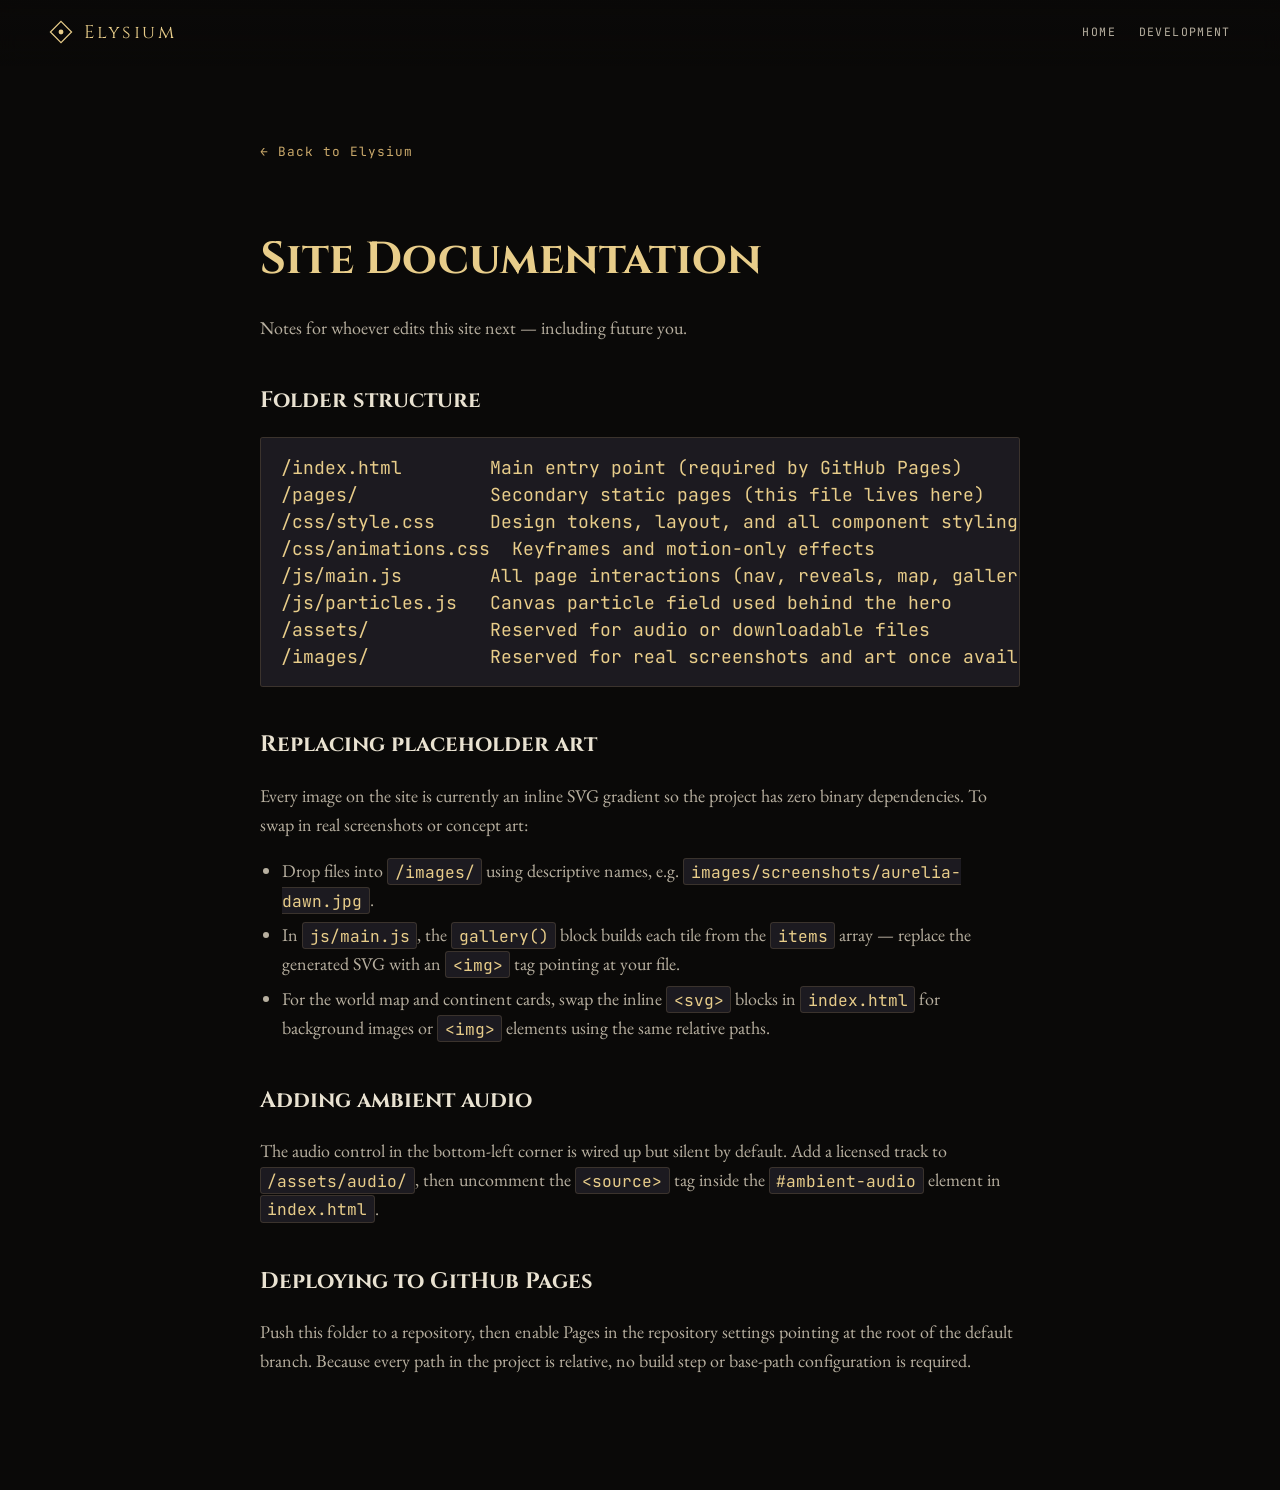
==== pages/documentation.html @ 2c98fa2b "update the structure" ====
<!DOCTYPE html>
<html lang="en">
<head>
<meta charset="UTF-8">
<meta name="viewport" content="width=device-width, initial-scale=1.0">
<title>Documentation — Elysium</title>
<meta name="description" content="Site structure and editing notes for the Elysium website.">
<link rel="icon" href="data:image/svg+xml,%3Csvg xmlns='http://www.w3.org/2000/svg' viewBox='0 0 32 32'%3E%3Crect width='32' height='32' fill='%230a0908'/%3E%3Cpath d='M16 4 L26 16 L16 28 L6 16 Z' fill='none' stroke='%23c9a86a' stroke-width='2'/%3E%3Ccircle cx='16' cy='16' r='3' fill='%23c9a86a'/%3E%3C/svg%3E">
<link rel="preconnect" href="https://fonts.googleapis.com">
<link rel="preconnect" href="https://fonts.gstatic.com" crossorigin>
<link href="https://fonts.googleapis.com/css2?family=Cinzel:wght@400;500;600;700&family=EB+Garamond:ital,wght@0,400;0,500;1,400&family=JetBrains+Mono:wght@400;500&display=swap" rel="stylesheet">
<link rel="stylesheet" href="../css/style.css">
<style>
  /* Page-specific tweaks: this is a plain documentation page, so it skips
     the cinematic hero/loading treatment used on index.html. */
  body { padding-top: 88px; }
  .doc-wrap { max-width: 760px; margin: 0 auto; padding: 3rem 0 6rem; }
  .doc-wrap h1 { font-family: var(--font-heading); font-size: clamp(2rem, 4vw, 2.8rem); color: var(--gold-bright); margin-bottom: 0.5rem; }
  .doc-wrap p { color: var(--bone-dim); }
  .doc-wrap h2 { font-family: var(--font-heading); color: var(--bone); margin-top: 2.5rem; font-size: 1.4rem; }
  .doc-wrap code, .doc-wrap pre {
    font-family: var(--font-mono);
    background: var(--stone);
    border: 1px solid var(--line);
    border-radius: var(--radius);
    color: var(--gold-bright);
  }
  .doc-wrap code { padding: 0.1em 0.4em; font-size: 0.9em; }
  .doc-wrap pre { padding: 1rem 1.25rem; overflow-x: auto; line-height: 1.5; }
  .doc-wrap ul { list-style: disc; padding-left: 1.4rem; color: var(--bone-dim); }
  .doc-wrap li { margin-bottom: 0.4rem; }
  .back-link { display: inline-block; margin-bottom: 2rem; color: var(--gold); font-family: var(--font-mono); font-size: 0.8rem; letter-spacing: 0.08em; }
</style>
</head>
<body>

<header id="site-nav">
  <a href="../index.html" class="nav-brand">
    <svg viewBox="0 0 32 32" xmlns="http://www.w3.org/2000/svg"><path d="M16 3 L29 16 L16 29 L3 16 Z" fill="none" stroke="currentColor" stroke-width="1.5"/><circle cx="16" cy="16" r="3" fill="currentColor"/></svg>
    Elysium
  </a>
  <nav class="nav-links">
    <a href="../index.html">Home</a>
    <a href="../index.html#development">Development</a>
  </nav>
</header>

<main class="container doc-wrap">
  <a class="back-link" href="../index.html">&larr; Back to Elysium</a>
  <h1>Site Documentation</h1>
  <p>Notes for whoever edits this site next — including future you.</p>

  <h2>Folder structure</h2>
  <pre>/index.html        Main entry point (required by GitHub Pages)
/pages/            Secondary static pages (this file lives here)
/css/style.css     Design tokens, layout, and all component styling
/css/animations.css  Keyframes and motion-only effects
/js/main.js        All page interactions (nav, reveals, map, gallery, easter eggs)
/js/particles.js   Canvas particle field used behind the hero
/assets/           Reserved for audio or downloadable files
/images/           Reserved for real screenshots and art once available</pre>

  <h2>Replacing placeholder art</h2>
  <p>Every image on the site is currently an inline SVG gradient so the project has zero binary dependencies. To swap in real screenshots or concept art:</p>
  <ul>
    <li>Drop files into <code>/images/</code> using descriptive names, e.g. <code>images/screenshots/aurelia-dawn.jpg</code>.</li>
    <li>In <code>js/main.js</code>, the <code>gallery()</code> block builds each tile from the <code>items</code> array — replace the generated SVG with an <code>&lt;img&gt;</code> tag pointing at your file.</li>
    <li>For the world map and continent cards, swap the inline <code>&lt;svg&gt;</code> blocks in <code>index.html</code> for background images or <code>&lt;img&gt;</code> elements using the same relative paths.</li>
  </ul>

  <h2>Adding ambient audio</h2>
  <p>The audio control in the bottom-left corner is wired up but silent by default. Add a licensed track to <code>/assets/audio/</code>, then uncomment the <code>&lt;source&gt;</code> tag inside the <code>#ambient-audio</code> element in <code>index.html</code>.</p>

  <h2>Deploying to GitHub Pages</h2>
  <p>Push this folder to a repository, then enable Pages in the repository settings pointing at the root of the default branch. Because every path in the project is relative, no build step or base-path configuration is required.</p>
</main>

</body>
</html>
---- css/style.css ----
/* ==========================================================================
   ELYSIUM — Core Stylesheet
   A dark-fantasy MMORPG announcement site.

   Table of contents:
   1. Design tokens
   2. Reset & base
   3. Typography
   4. Layout utilities
   5. Loading screen
   6. Navigation
   7. Hero
   8. Section scaffolding + stone dividers
   9. About
   10. World
   11. Lore / timeline
   12. Classes
   13. Factions
   14. Features
   15. Professions
   16. Expansions / roadmap
   17. Media / gallery
   18. Development
   19. Footer
   20. Misc UI (cursor, back-to-top, audio, modals, lightbox)
   21. Responsive
   ========================================================================== */

/* ------------------------------------------------------------------------
   1. Design tokens
   ------------------------------------------------------------------------ */
:root {
  /* Palette */
  --void: #0a0908;
  --charcoal: #131217;
  --stone: #1c1a20;
  --stone-light: #26232b;
  --deep-blue: #16273f;
  --deep-blue-dim: #0d1b2e;
  --gold: #c9a86a;
  --gold-bright: #e8cd8a;
  --gold-dim: #8a7038;
  --bone: #e9e2d1;
  --bone-dim: #b8b0a0;
  --muted: #8b8478;
  --blood: #7d2b2b;
  --blood-bright: #b34a3a;
  --void-purple: #6b4a9e;
  --void-purple-bright: #9b7bd4;
  --line: rgba(201, 168, 106, 0.18);

  /* Type */
  --font-display: "Cinzel Decorative", "Cinzel", serif;
  --font-heading: "Cinzel", serif;
  --font-body: "EB Garamond", Georgia, serif;
  --font-mono: "JetBrains Mono", "Courier New", monospace;

  /* Rhythm */
  --section-pad: clamp(4rem, 10vw, 8rem);
  --edge-height: 64px;
  --radius: 3px;
  --ease-fantasy: cubic-bezier(0.22, 1, 0.36, 1);

  /* Z */
  --z-loading: 1000;
  --z-nav: 500;
  --z-cursor: 400;
  --z-modal: 900;
}

/* ------------------------------------------------------------------------
   2. Reset & base
   ------------------------------------------------------------------------ */
*, *::before, *::after { box-sizing: border-box; }

html {
  scroll-behavior: smooth;
  scroll-padding-top: 88px;
}

body {
  margin: 0;
  background: var(--void);
  color: var(--bone);
  font-family: var(--font-body);
  font-size: 18px;
  line-height: 1.6;
  overflow-x: hidden;
}

body.no-scroll { overflow: hidden; }

img { max-width: 100%; display: block; }

a { color: inherit; text-decoration: none; }

ul { list-style: none; margin: 0; padding: 0; }

button {
  font-family: inherit;
  cursor: pointer;
  border: none;
  background: none;
  color: inherit;
}

/* Custom fantasy scrollbar */
::-webkit-scrollbar { width: 10px; }
::-webkit-scrollbar-track { background: var(--void); }
::-webkit-scrollbar-thumb {
  background: linear-gradient(var(--gold-dim), var(--gold));
  border-radius: 6px;
}

/* Respect reduced motion globally */
@media (prefers-reduced-motion: reduce) {
  html { scroll-behavior: auto; }
  *, *::before, *::after {
    animation-duration: 0.001ms !important;
    animation-iteration-count: 1 !important;
    transition-duration: 0.001ms !important;
    scroll-behavior: auto !important;
  }
}

/* Visible keyboard focus everywhere */
a:focus-visible,
button:focus-visible,
[tabindex]:focus-visible {
  outline: 2px solid var(--gold-bright);
  outline-offset: 3px;
}

/* ------------------------------------------------------------------------
   3. Typography
   ------------------------------------------------------------------------ */
.eyebrow {
  display: inline-block;
  font-family: var(--font-mono);
  font-size: 0.72rem;
  letter-spacing: 0.32em;
  text-transform: uppercase;
  color: var(--gold);
  margin-bottom: 1rem;
}

.section-title {
  font-family: var(--font-heading);
  font-weight: 600;
  font-size: clamp(2rem, 4.5vw, 3.2rem);
  letter-spacing: 0.03em;
  color: var(--bone);
  margin: 0 0 1.25rem;
}

.section-title .accent { color: var(--gold-bright); }

.section-intro {
  max-width: 62ch;
  color: var(--bone-dim);
  font-size: 1.15rem;
  margin: 0 0 3rem;
}

.reveal-word { display: inline-block; }

/* letter reveal target */
.letters span {
  display: inline-block;
  opacity: 0;
  transform: translateY(0.4em);
}

/* ------------------------------------------------------------------------
   4. Layout utilities
   ------------------------------------------------------------------------ */
.container {
  width: min(1180px, 92vw);
  margin: 0 auto;
}

.section {
  position: relative;
  padding: var(--section-pad) 0;
}

.section--charcoal { background: var(--charcoal); }
.section--void { background: var(--void); }

.grid {
  display: grid;
  gap: 1.75rem;
}

.grid--2 { grid-template-columns: repeat(2, 1fr); }
.grid--3 { grid-template-columns: repeat(3, 1fr); }
.grid--4 { grid-template-columns: repeat(4, 1fr); }

.reveal {
  opacity: 0;
  transform: translateY(36px);
  transition: opacity 0.9s var(--ease-fantasy), transform 0.9s var(--ease-fantasy);
}
.reveal.is-visible { opacity: 1; transform: translateY(0); }
.reveal--rotate { transform: translateY(36px) rotate(-1.2deg); }
.reveal--rotate.is-visible { transform: translateY(0) rotate(0deg); }
.reveal--zoom { transform: scale(1.06); filter: blur(6px); opacity: 0; }
.reveal--zoom.is-visible { transform: scale(1); filter: blur(0); opacity: 1; }

.reveal-stagger > * { transition-delay: calc(var(--i, 0) * 90ms); }

/* Ornate stone panel — used across the site */
.panel {
  position: relative;
  background:
    radial-gradient(120% 140% at 15% 0%, rgba(201,168,106,0.06), transparent 55%),
    var(--stone);
  border: 1px solid var(--line);
  border-radius: var(--radius);
  padding: 2rem;
  transition: transform 0.4s var(--ease-fantasy), box-shadow 0.4s var(--ease-fantasy), border-color 0.4s;
}
.panel::before {
  content: "";
  position: absolute;
  inset: 6px;
  border: 1px solid rgba(201,168,106,0.08);
  pointer-events: none;
  border-radius: 2px;
}
.panel:hover {
  transform: translateY(-6px);
  border-color: var(--gold-dim);
  box-shadow: 0 24px 48px rgba(0,0,0,0.45), 0 0 32px rgba(201,168,106,0.08);
}

.tag {
  display: inline-flex;
  align-items: center;
  gap: 0.4em;
  font-family: var(--font-mono);
  font-size: 0.68rem;
  letter-spacing: 0.18em;
  text-transform: uppercase;
  padding: 0.3em 0.7em;
  border: 1px solid var(--line);
  border-radius: 999px;
  color: var(--gold);
}

/* Buttons */
.btn {
  position: relative;
  display: inline-flex;
  align-items: center;
  gap: 0.6em;
  font-family: var(--font-heading);
  font-size: 0.95rem;
  letter-spacing: 0.06em;
  padding: 0.95em 2em;
  border-radius: var(--radius);
  overflow: hidden;
  isolation: isolate;
  transition: transform 0.35s var(--ease-fantasy), box-shadow 0.35s var(--ease-fantasy);
}
.btn::before {
  content: "";
  position: absolute;
  inset: 0;
  z-index: -1;
  transform: scale(0);
  border-radius: 50%;
  transition: transform 0.55s var(--ease-fantasy);
}
.btn:hover::before { transform: scale(2.4); }
.btn:hover { transform: translateY(-2px); }

.btn--primary {
  background: linear-gradient(135deg, var(--gold-dim), var(--gold));
  color: var(--void);
  border: 1px solid var(--gold-bright);
}
.btn--primary::before { background: radial-gradient(circle, var(--gold-bright), transparent 70%); opacity: 0.35; }
.btn--primary:hover { box-shadow: 0 0 28px rgba(201,168,106,0.45); }

.btn--ghost {
  background: transparent;
  color: var(--bone);
  border: 1px solid var(--line);
}
.btn--ghost::before { background: radial-gradient(circle, rgba(201,168,106,0.25), transparent 70%); }
.btn--ghost:hover { border-color: var(--gold); color: var(--gold-bright); }

.btn--small { padding: 0.6em 1.3em; font-size: 0.8rem; }

/* Rune divider used between blocks */
.rune-rule {
  width: 100%;
  height: 22px;
  margin: 2.5rem 0;
  background-image: radial-gradient(circle, var(--gold-dim) 1.5px, transparent 1.6px);
  background-size: 26px 100%;
  background-position: center;
  opacity: 0.5;
  position: relative;
}
.rune-rule::after {
  content: "";
  position: absolute;
  inset: 50% 0 auto 0;
  border-top: 1px solid var(--line);
}

/* ------------------------------------------------------------------------
   5. Loading screen
   ------------------------------------------------------------------------ */
#loading-screen {
  position: fixed;
  inset: 0;
  background: var(--void);
  z-index: var(--z-loading);
  display: flex;
  align-items: center;
  justify-content: center;
  transition: opacity 1.1s var(--ease-fantasy), visibility 1.1s;
}
#loading-screen.is-hidden {
  opacity: 0;
  visibility: hidden;
  pointer-events: none;
}

.loading-inner { text-align: center; position: relative; }

.loading-rune {
  width: 140px;
  height: 140px;
  margin: 0 auto 1.75rem;
  opacity: 0;
  animation: rune-fade-in 1.6s var(--ease-fantasy) forwards, rune-spin 18s linear infinite;
}
.loading-rune circle, .loading-rune path {
  stroke: var(--gold);
  filter: drop-shadow(0 0 10px rgba(201,168,106,0.55));
}

@keyframes rune-fade-in { to { opacity: 1; } }
@keyframes rune-spin { to { transform: rotate(360deg); } }

.loading-title {
  font-family: var(--font-display);
  font-size: clamp(1.8rem, 5vw, 2.6rem);
  letter-spacing: 0.14em;
  color: var(--gold-bright);
  opacity: 0;
  animation: fade-up 1.2s var(--ease-fantasy) 0.4s forwards;
}

.loading-status {
  margin-top: 1rem;
  font-family: var(--font-mono);
  font-size: 0.78rem;
  letter-spacing: 0.08em;
  color: var(--muted);
  min-height: 1.2em;
}

.loading-bar-track {
  width: 240px;
  height: 2px;
  margin: 1.4rem auto 0;
  background: rgba(255,255,255,0.08);
  position: relative;
  overflow: hidden;
}
.loading-bar-fill {
  position: absolute;
  inset: 0 100% 0 0;
  background: linear-gradient(90deg, var(--gold-dim), var(--gold-bright));
  width: 0%;
}

@keyframes fade-up {
  from { opacity: 0; transform: translateY(14px); }
  to { opacity: 1; transform: translateY(0); }
}

/* ------------------------------------------------------------------------
   6. Navigation
   ------------------------------------------------------------------------ */
#site-nav {
  position: fixed;
  top: 0;
  left: 0;
  right: 0;
  z-index: var(--z-nav);
  display: flex;
  align-items: center;
  justify-content: space-between;
  padding: 1.1rem clamp(1.25rem, 4vw, 3rem);
  background: linear-gradient(rgba(10,9,8,0.92), rgba(10,9,8,0.7));
  backdrop-filter: blur(10px);
  border-bottom: 1px solid transparent;
  transition: border-color 0.4s, padding 0.4s, background 0.4s;
}
#site-nav.is-scrolled {
  border-bottom-color: var(--line);
  padding-top: 0.7rem;
  padding-bottom: 0.7rem;
  background: rgba(10,9,8,0.95);
}

.nav-brand {
  display: flex;
  align-items: center;
  gap: 0.6rem;
  font-family: var(--font-heading);
  font-size: 1.15rem;
  letter-spacing: 0.14em;
  color: var(--gold-bright);
}
.nav-brand svg { width: 26px; height: 26px; }

.nav-links {
  display: flex;
  gap: clamp(0.8rem, 1.6vw, 1.6rem);
}

.nav-links a {
  position: relative;
  font-family: var(--font-mono);
  font-size: 0.72rem;
  letter-spacing: 0.12em;
  text-transform: uppercase;
  color: var(--bone-dim);
  padding: 0.4em 0.1em;
  transition: color 0.3s;
}
.nav-links a::after {
  content: "";
  position: absolute;
  left: 0; right: 100%;
  bottom: -4px;
  height: 1px;
  background: var(--gold-bright);
  transition: right 0.35s var(--ease-fantasy);
}
.nav-links a:hover { color: var(--bone); }
.nav-links a:hover::after { right: 0; }
.nav-links a.is-active { color: var(--gold-bright); }
.nav-links a.is-active::after { right: 0; }

.nav-toggle {
  display: none;
  flex-direction: column;
  gap: 5px;
  padding: 0.5rem;
}
.nav-toggle span {
  width: 24px;
  height: 2px;
  background: var(--gold-bright);
  transition: transform 0.35s var(--ease-fantasy), opacity 0.35s;
}
.nav-toggle.is-open span:nth-child(1) { transform: translateY(7px) rotate(45deg); }
.nav-toggle.is-open span:nth-child(2) { opacity: 0; }
.nav-toggle.is-open span:nth-child(3) { transform: translateY(-7px) rotate(-45deg); }

/* ------------------------------------------------------------------------
   7. Hero
   ------------------------------------------------------------------------ */
#hero {
  position: relative;
  min-height: 100vh;
  display: flex;
  align-items: center;
  justify-content: center;
  overflow: hidden;
  background: radial-gradient(ellipse at 50% 20%, var(--deep-blue-dim), var(--void) 70%);
}

#hero-canvas {
  position: absolute;
  inset: 0;
  width: 100%;
  height: 100%;
}

.hero-fog {
  position: absolute;
  inset: -10% -10%;
  background-image:
    radial-gradient(50% 40% at 20% 80%, rgba(22,39,63,0.55), transparent 70%),
    radial-gradient(45% 35% at 80% 75%, rgba(201,168,106,0.08), transparent 70%);
  animation: fog-drift 26s ease-in-out infinite alternate;
  pointer-events: none;
}
@keyframes fog-drift {
  from { transform: translate(-2%, 0) scale(1); }
  to { transform: translate(2%, -1%) scale(1.05); }
}

.hero-vignette {
  position: absolute;
  inset: 0;
  background: radial-gradient(ellipse at center, transparent 40%, var(--void) 100%);
  pointer-events: none;
}

.hero-content {
  position: relative;
  z-index: 2;
  text-align: center;
  padding: 0 1.5rem;
}

.hero-crest {
  width: 68px;
  height: 68px;
  margin: 0 auto 1.5rem;
  opacity: 0.9;
  animation: crest-float 5s ease-in-out infinite;
}
@keyframes crest-float {
  0%, 100% { transform: translateY(0); }
  50% { transform: translateY(-8px); }
}

.hero-title {
  font-family: var(--font-display);
  font-size: clamp(3rem, 10vw, 7rem);
  letter-spacing: 0.06em;
  color: var(--bone);
  margin: 0;
  background: linear-gradient(180deg, var(--gold-bright) 0%, var(--gold) 45%, var(--bone) 100%);
  -webkit-background-clip: text;
  background-clip: text;
  color: transparent;
  filter: drop-shadow(0 0 40px rgba(201,168,106,0.25));
}

.hero-subtitle {
  font-family: var(--font-heading);
  font-weight: 500;
  font-size: clamp(1rem, 2.4vw, 1.4rem);
  letter-spacing: 0.12em;
  color: var(--gold-bright);
  margin: 1rem 0 1.5rem;
}

.hero-desc {
  max-width: 56ch;
  margin: 0 auto 2.5rem;
  color: var(--bone-dim);
  font-size: 1.2rem;
}

.hero-actions {
  display: flex;
  flex-wrap: wrap;
  justify-content: center;
  gap: 1rem;
}

.hero-scroll-cue {
  position: absolute;
  bottom: 2.2rem;
  left: 50%;
  transform: translateX(-50%);
  z-index: 2;
  display: flex;
  flex-direction: column;
  align-items: center;
  gap: 0.5rem;
  font-family: var(--font-mono);
  font-size: 0.65rem;
  letter-spacing: 0.2em;
  color: var(--muted);
}
.hero-scroll-cue .line {
  width: 1px;
  height: 34px;
  background: linear-gradient(var(--gold), transparent);
  animation: scroll-cue 2.2s ease-in-out infinite;
}
@keyframes scroll-cue {
  0% { transform: scaleY(0); transform-origin: top; }
  50% { transform: scaleY(1); transform-origin: top; }
  50.01% { transform-origin: bottom; }
  100% { transform: scaleY(0); transform-origin: bottom; }
}

/* ------------------------------------------------------------------------
   8. Section scaffolding + stone dividers
   ------------------------------------------------------------------------ */
.stone-edge {
  position: relative;
  height: var(--edge-height);
  margin-top: calc(var(--edge-height) * -1 + 1px);
  z-index: 3;
  pointer-events: none;
}
.stone-edge svg { width: 100%; height: 100%; display: block; }
.stone-edge .crack {
  stroke: var(--gold);
  stroke-width: 1;
  opacity: 0.55;
  filter: drop-shadow(0 0 6px rgba(201,168,106,0.5));
}

/* ------------------------------------------------------------------------
   9. About
   ------------------------------------------------------------------------ */
.about-lede {
  max-width: 70ch;
  font-size: 1.25rem;
  color: var(--bone-dim);
  margin-bottom: 3.5rem;
}

.about-card {
  text-align: left;
}
.about-card .glyph {
  width: 40px;
  height: 40px;
  margin-bottom: 1rem;
  color: var(--gold);
}
.about-card h3 {
  font-family: var(--font-heading);
  font-size: 1.3rem;
  color: var(--bone);
  margin: 0 0 0.5rem;
}
.about-card p { color: var(--bone-dim); margin: 0; }

/* ------------------------------------------------------------------------
   10. World
   ------------------------------------------------------------------------ */
.continent-card {
  display: grid;
  grid-template-columns: 1fr 1fr;
  gap: 0;
  overflow: hidden;
  padding: 0;
}
.continent-card .art {
  position: relative;
  min-height: 260px;
  background: linear-gradient(160deg, var(--deep-blue), var(--charcoal));
  overflow: hidden;
}
.continent-card.is-danger .art { background: linear-gradient(160deg, var(--blood), var(--charcoal)); }
.continent-card .art svg { position: absolute; inset: 0; width: 100%; height: 100%; opacity: 0.8; }
.continent-card .body { padding: 2.25rem; display: flex; flex-direction: column; justify-content: center; }
.continent-card h3 { font-family: var(--font-heading); font-size: 1.7rem; color: var(--gold-bright); margin: 0 0 0.6rem; }
.continent-card p { color: var(--bone-dim); margin: 0 0 1rem; }
.continent-meta { display: flex; gap: 0.6rem; flex-wrap: wrap; }

.expansion-strip { margin-top: 3rem; }
.expansion-strip h3 {
  font-family: var(--font-mono);
  font-size: 0.75rem;
  letter-spacing: 0.2em;
  text-transform: uppercase;
  color: var(--muted);
  margin-bottom: 1.2rem;
}
.mini-card {
  padding: 1.4rem;
  display: flex;
  align-items: center;
  gap: 1rem;
}
.mini-card .dot {
  width: 10px; height: 10px; border-radius: 50%;
  background: var(--gold);
  box-shadow: 0 0 10px var(--gold);
  flex-shrink: 0;
}
.mini-card strong { display: block; color: var(--bone); font-family: var(--font-heading); }
.mini-card span { color: var(--muted); font-size: 0.92rem; }

/* Interactive map */
.world-map {
  position: relative;
  margin-top: 3.5rem;
  border: 1px solid var(--line);
  border-radius: var(--radius);
  overflow: hidden;
  background: radial-gradient(ellipse at 50% 30%, rgba(22,39,63,0.5), var(--stone) 70%);
}
.world-map svg { width: 100%; height: auto; display: block; }
.map-marker {
  cursor: pointer;
  transform-box: fill-box;
  transform-origin: center;
}
.map-marker circle.pulse {
  animation: marker-pulse 2.4s ease-out infinite;
  transform-origin: center;
}
.map-marker circle.core { fill: var(--gold-bright); }
.map-marker.is-danger circle.core { fill: var(--blood-bright); }
.map-marker.is-danger circle.pulse { stroke: var(--blood-bright); }
.map-marker.is-future circle.core { fill: var(--void-purple-bright); }
.map-marker.is-future circle.pulse { stroke: var(--void-purple-bright); }
.map-marker circle.pulse { fill: none; stroke: var(--gold-bright); stroke-width: 1.5; }
@keyframes marker-pulse {
  0% { r: 6; opacity: 0.9; }
  100% { r: 26; opacity: 0; }
}
.map-marker text {
  font-family: var(--font-mono);
  font-size: 10px;
  fill: var(--bone-dim);
  letter-spacing: 0.05em;
}
.map-marker:hover text { fill: var(--gold-bright); }
.map-hint {
  position: absolute;
  bottom: 1rem;
  left: 1rem;
  font-family: var(--font-mono);
  font-size: 0.7rem;
  letter-spacing: 0.1em;
  color: var(--muted);
}

/* ------------------------------------------------------------------------
   11. Lore / timeline
   ------------------------------------------------------------------------ */
.timeline {
  position: relative;
  margin-top: 2rem;
  padding-left: 2.5rem;
}
.timeline::before {
  content: "";
  position: absolute;
  left: 6px;
  top: 0;
  bottom: 0;
  width: 1px;
  background: var(--line);
}
.timeline-fill {
  position: absolute;
  left: 6px;
  top: 0;
  width: 1px;
  height: 0%;
  background: linear-gradient(var(--gold-dim), var(--gold-bright));
  box-shadow: 0 0 8px var(--gold);
  transition: height 0.2s linear;
}
.timeline-event {
  position: relative;
  padding: 0 0 3rem 1.75rem;
}
.timeline-event::before {
  content: "";
  position: absolute;
  left: -2.5rem;
  top: 0.25rem;
  width: 13px;
  height: 13px;
  border-radius: 50%;
  background: var(--void);
  border: 2px solid var(--gold-dim);
  transition: border-color 0.4s, box-shadow 0.4s, background 0.4s;
}
.timeline-event.is-active::before {
  border-color: var(--gold-bright);
  background: var(--gold);
  box-shadow: 0 0 14px var(--gold);
}
.timeline-event .era {
  font-family: var(--font-mono);
  font-size: 0.7rem;
  letter-spacing: 0.16em;
  text-transform: uppercase;
  color: var(--muted);
}
.timeline-event h3 {
  font-family: var(--font-heading);
  font-size: 1.5rem;
  color: var(--bone);
  margin: 0.3rem 0 0.5rem;
}
.timeline-event p { color: var(--bone-dim); max-width: 58ch; margin: 0; }

/* ------------------------------------------------------------------------
   12. Classes
   ------------------------------------------------------------------------ */
.class-card {
  position: relative;
  padding: 1.75rem;
  perspective: 1000px;
}
.class-card .icon {
  width: 46px; height: 46px;
  color: var(--gold);
  margin-bottom: 1rem;
  transition: filter 0.4s, transform 0.4s;
}
.class-card:hover .icon {
  filter: drop-shadow(0 0 10px var(--gold-bright));
  transform: scale(1.1);
}
.class-card h3 {
  font-family: var(--font-heading);
  font-size: 1.4rem;
  color: var(--bone);
  margin: 0 0 0.5rem;
}
.class-card .role {
  font-family: var(--font-mono);
  font-size: 0.68rem;
  letter-spacing: 0.14em;
  text-transform: uppercase;
  color: var(--gold);
  margin-bottom: 0.85rem;
  display: block;
}
.class-card p.desc { color: var(--bone-dim); margin: 0 0 1.25rem; }

.stat-row {
  display: grid;
  grid-template-columns: 70px 1fr 34px;
  align-items: center;
  gap: 0.6rem;
  margin-bottom: 0.45rem;
  font-family: var(--font-mono);
  font-size: 0.68rem;
  letter-spacing: 0.06em;
  color: var(--muted);
}
.stat-track {
  height: 5px;
  background: rgba(255,255,255,0.06);
  border-radius: 3px;
  overflow: hidden;
}
.stat-fill {
  height: 100%;
  width: 0%;
  border-radius: 3px;
  background: linear-gradient(90deg, var(--gold-dim), var(--gold-bright));
  transition: width 1.1s var(--ease-fantasy);
}
.class-card.is-visible .stat-fill { width: var(--val); }
.stat-num { text-align: right; color: var(--bone-dim); }

/* ------------------------------------------------------------------------
   13. Factions
   ------------------------------------------------------------------------ */
.faction-card { border-left: 2px solid var(--gold-dim); }
.faction-card h3 {
  font-family: var(--font-heading);
  font-size: 1.4rem;
  color: var(--bone);
  margin: 0 0 0.3rem;
}
.faction-card .sub { color: var(--gold); font-size: 0.85rem; font-family: var(--font-mono); letter-spacing: 0.08em; margin-bottom: 0.9rem; display:block; }
.faction-card p { color: var(--bone-dim); margin: 0; }

.reputation-block {
  margin-top: 3.5rem;
  display: grid;
  grid-template-columns: 1fr 1fr;
  gap: 2rem;
  align-items: start;
}
.reputation-block h3 {
  font-family: var(--font-heading);
  font-size: 1.2rem;
  color: var(--gold-bright);
  margin: 0 0 0.75rem;
}
.reputation-block p { color: var(--bone-dim); }
.rep-scale {
  display: flex;
  height: 10px;
  border-radius: 6px;
  overflow: hidden;
  margin-top: 1rem;
}
.rep-scale span { flex: 1; }
.rep-scale .hostile { background: var(--blood); }
.rep-scale .unfriendly { background: #5c4030; }
.rep-scale .neutral { background: var(--muted); }
.rep-scale .friendly { background: #4c6a4a; }
.rep-scale .honored { background: var(--gold-dim); }
.rep-scale .exalted { background: var(--gold-bright); }

/* ------------------------------------------------------------------------
   14. Features
   ------------------------------------------------------------------------ */
.feature-card { text-align: left; }
.feature-card .num {
  font-family: var(--font-mono);
  font-size: 0.75rem;
  color: var(--gold-dim);
  margin-bottom: 0.75rem;
  display: block;
}
.feature-card h3 { font-family: var(--font-heading); font-size: 1.3rem; margin: 0 0 0.6rem; color: var(--bone); }
.feature-card p { color: var(--bone-dim); margin: 0; }

/* ------------------------------------------------------------------------
   15. Professions
   ------------------------------------------------------------------------ */
.profession-row {
  display: grid;
  grid-template-columns: 3rem 1fr;
  gap: 1.25rem;
  padding: 1.5rem 0;
  border-bottom: 1px solid var(--line);
  align-items: flex-start;
}
.profession-row:last-child { border-bottom: none; }
.profession-row .icon { width: 32px; height: 32px; color: var(--gold); }
.profession-row h3 { font-family: var(--font-heading); font-size: 1.2rem; margin: 0 0 0.35rem; color: var(--bone); }
.profession-row p { color: var(--bone-dim); margin: 0; }

/* ------------------------------------------------------------------------
   16. Expansions / roadmap
   ------------------------------------------------------------------------ */
.expansion-card {
  padding: 0;
  overflow: hidden;
}
.expansion-card .head {
  padding: 2rem 2rem 1.25rem;
  position: relative;
}
.expansion-card .head::after {
  content: attr(data-index);
  position: absolute;
  right: 1.5rem;
  top: 1rem;
  font-family: var(--font-mono);
  font-size: 3rem;
  color: rgba(201,168,106,0.08);
  line-height: 1;
}
.expansion-card .badge {
  display: inline-block;
  margin-bottom: 0.75rem;
}
.expansion-card h3 { font-family: var(--font-heading); font-size: 1.6rem; color: var(--gold-bright); margin: 0 0 0.5rem; }
.expansion-card p.theme { color: var(--bone-dim); margin: 0 2rem 1.5rem; }

.badge-soon {
  font-family: var(--font-mono);
  font-size: 0.62rem;
  letter-spacing: 0.14em;
  text-transform: uppercase;
  color: var(--void);
  background: var(--gold-bright);
  padding: 0.28em 0.7em;
  border-radius: 999px;
}

/* ------------------------------------------------------------------------
   17. Media / gallery
   ------------------------------------------------------------------------ */
.gallery-tabs {
  display: flex;
  flex-wrap: wrap;
  gap: 0.6rem;
  margin-bottom: 2rem;
}
.gallery-tab {
  font-family: var(--font-mono);
  font-size: 0.7rem;
  letter-spacing: 0.1em;
  text-transform: uppercase;
  padding: 0.5em 1.1em;
  border: 1px solid var(--line);
  border-radius: 999px;
  color: var(--bone-dim);
  transition: all 0.3s;
}
.gallery-tab.is-active, .gallery-tab:hover { color: var(--void); background: var(--gold-bright); border-color: var(--gold-bright); }

.gallery-grid {
  display: grid;
  grid-template-columns: repeat(4, 1fr);
  gap: 0.9rem;
}
.gallery-item {
  position: relative;
  aspect-ratio: 4 / 3;
  overflow: hidden;
  border-radius: var(--radius);
  cursor: pointer;
  border: 1px solid var(--line);
}
.gallery-item svg { width: 100%; height: 100%; transition: transform 0.6s var(--ease-fantasy), filter 0.6s; }
.gallery-item:hover svg { transform: scale(1.08); filter: brightness(1.15); }
.gallery-item .label {
  position: absolute;
  left: 0; right: 0; bottom: 0;
  padding: 0.6rem 0.8rem;
  background: linear-gradient(transparent, rgba(0,0,0,0.85));
  font-family: var(--font-mono);
  font-size: 0.68rem;
  letter-spacing: 0.06em;
  color: var(--bone-dim);
}

/* ------------------------------------------------------------------------
   18. Development
   ------------------------------------------------------------------------ */
.dev-vision {
  max-width: 68ch;
  color: var(--bone-dim);
  font-size: 1.15rem;
  margin-bottom: 3rem;
}

.progress-block { margin-bottom: 0.9rem; }
.progress-label {
  display: flex;
  justify-content: space-between;
  font-family: var(--font-mono);
  font-size: 0.78rem;
  letter-spacing: 0.05em;
  color: var(--bone-dim);
  margin-bottom: 0.4rem;
}
.progress-track {
  height: 8px;
  background: rgba(255,255,255,0.06);
  border-radius: 5px;
  overflow: hidden;
  border: 1px solid var(--line);
}
.progress-fill {
  height: 100%;
  width: 0%;
  background: linear-gradient(90deg, var(--deep-blue), var(--gold));
  border-radius: 5px;
  transition: width 1.4s var(--ease-fantasy);
}

.roadmap {
  position: relative;
  margin-top: 4rem;
  display: grid;
  grid-template-columns: repeat(4, 1fr);
  gap: 1.5rem;
}
.roadmap::before {
  content: "";
  position: absolute;
  top: 22px;
  left: 0;
  right: 0;
  height: 1px;
  background: var(--line);
}
.roadmap-fill {
  position: absolute;
  top: 22px;
  left: 0;
  width: 0%;
  height: 1px;
  background: var(--gold-bright);
  box-shadow: 0 0 8px var(--gold);
  transition: width 1.6s var(--ease-fantasy);
}
.roadmap-step { position: relative; padding-top: 3rem; }
.roadmap-step::before {
  content: "";
  position: absolute;
  top: 15px;
  left: 0;
  width: 15px; height: 15px;
  border-radius: 50%;
  background: var(--stone);
  border: 2px solid var(--gold-dim);
}
.roadmap-step.is-active::before { border-color: var(--gold-bright); background: var(--gold); }
.roadmap-step .phase { font-family: var(--font-mono); font-size: 0.68rem; letter-spacing: 0.14em; color: var(--gold); text-transform: uppercase; }
.roadmap-step h4 { font-family: var(--font-heading); font-size: 1.1rem; color: var(--bone); margin: 0.4rem 0 0.5rem; }
.roadmap-step p { color: var(--muted); font-size: 0.92rem; margin: 0; }

/* Boss showcase (within Development / Features narrative) */
.boss-grid { margin-top: 4rem; display: grid; grid-template-columns: 1fr 1fr; gap: 1.75rem; }
.boss-card {
  position: relative;
  padding: 2.25rem;
  overflow: hidden;
  border: 1px solid var(--line);
  border-radius: var(--radius);
  background: var(--stone);
}
.boss-card::before {
  content: "";
  position: absolute;
  inset: -30%;
  background: radial-gradient(circle at 30% 20%, var(--glow, rgba(125,43,43,0.35)), transparent 60%);
  animation: boss-glow 5s ease-in-out infinite alternate;
  pointer-events: none;
}
@keyframes boss-glow { from { opacity: 0.5; } to { opacity: 1; } }
.boss-card.is-void { --glow: rgba(107,74,158,0.4); }
.boss-card .warning {
  position: relative;
  display: inline-flex;
  align-items: center;
  gap: 0.4em;
  font-family: var(--font-mono);
  font-size: 0.65rem;
  letter-spacing: 0.14em;
  text-transform: uppercase;
  color: var(--blood-bright);
  margin-bottom: 1rem;
}
.boss-card.is-void .warning { color: var(--void-purple-bright); }
.boss-card h3 { position: relative; font-family: var(--font-heading); font-size: 1.7rem; color: var(--bone); margin: 0 0 0.6rem; }
.boss-card p { position: relative; color: var(--bone-dim); margin: 0; }
.boss-eyes { position: relative; display: flex; gap: 0.4rem; margin-bottom: 1rem; }
.boss-eyes span {
  width: 8px; height: 8px; border-radius: 50%;
  background: var(--blood-bright);
  box-shadow: 0 0 8px var(--blood-bright);
  animation: eye-flicker 2.6s ease-in-out infinite;
}
.boss-card.is-void .boss-eyes span { background: var(--void-purple-bright); box-shadow: 0 0 8px var(--void-purple-bright); }
@keyframes eye-flicker { 0%, 100% { opacity: 1; } 48% { opacity: 1; } 50% { opacity: 0.15; } 52% { opacity: 1; } }

/* Developer's Journal secret panel */
#dev-journal {
  display: none;
  margin-top: 3rem;
  border: 1px dashed var(--gold-dim);
  padding: 2rem;
  background: rgba(201,168,106,0.04);
}
#dev-journal.is-open { display: block; }
#dev-journal h3 { font-family: var(--font-heading); color: var(--gold-bright); margin-top: 0; }
#dev-journal p { color: var(--bone-dim); font-style: italic; }

/* ------------------------------------------------------------------------
   19. Footer
   ------------------------------------------------------------------------ */
#site-footer {
  background: var(--charcoal);
  border-top: 1px solid var(--line);
  padding: 4rem 0 2rem;
}
.footer-top {
  display: flex;
  justify-content: space-between;
  align-items: flex-start;
  flex-wrap: wrap;
  gap: 2.5rem;
  margin-bottom: 3rem;
}
.footer-brand {
  display: flex;
  align-items: center;
  gap: 0.6rem;
  font-family: var(--font-heading);
  font-size: 1.2rem;
  letter-spacing: 0.12em;
  color: var(--gold-bright);
}
.footer-brand svg { width: 24px; height: 24px; }
.footer-tagline { color: var(--muted); max-width: 34ch; margin-top: 0.75rem; font-size: 0.95rem; }

.footer-links { display: flex; gap: 3.5rem; flex-wrap: wrap; }
.footer-col h4 {
  font-family: var(--font-mono);
  font-size: 0.68rem;
  letter-spacing: 0.16em;
  text-transform: uppercase;
  color: var(--muted);
  margin: 0 0 1rem;
}
.footer-col a { display: block; color: var(--bone-dim); margin-bottom: 0.6rem; transition: color 0.3s; font-size: 0.95rem; }
.footer-col a:hover { color: var(--gold-bright); }

.footer-bottom {
  display: flex;
  justify-content: space-between;
  align-items: center;
  flex-wrap: wrap;
  gap: 1rem;
  padding-top: 2rem;
  border-top: 1px solid var(--line);
  color: var(--muted);
  font-size: 0.85rem;
  font-family: var(--font-mono);
}

/* ------------------------------------------------------------------------
   20. Misc UI
   ------------------------------------------------------------------------ */
/* Custom cursor + trailing light (desktop only, added via JS class) */
.cursor-glow {
  position: fixed;
  width: 340px;
  height: 340px;
  border-radius: 50%;
  background: radial-gradient(circle, rgba(201,168,106,0.06), transparent 70%);
  pointer-events: none;
  z-index: var(--z-cursor);
  transform: translate(-50%, -50%);
  transition: opacity 0.4s;
}

.cursor-dot {
  position: fixed;
  width: 8px;
  height: 8px;
  border-radius: 50%;
  border: 1px solid var(--gold-bright);
  pointer-events: none;
  z-index: var(--z-cursor);
  transform: translate(-50%, -50%);
  transition: width 0.25s, height 0.25s, background 0.25s;
}
.cursor-dot.is-active { background: var(--gold-bright); width: 14px; height: 14px; }

body.has-fine-pointer { cursor: none; }
body.has-fine-pointer a, body.has-fine-pointer button { cursor: none; }

/* Back to top */
#back-to-top {
  position: fixed;
  right: 1.6rem;
  bottom: 1.6rem;
  width: 46px;
  height: 46px;
  border: 1px solid var(--line);
  border-radius: 50%;
  background: rgba(19,18,23,0.85);
  backdrop-filter: blur(6px);
  display: flex;
  align-items: center;
  justify-content: center;
  opacity: 0;
  transform: translateY(10px);
  pointer-events: none;
  transition: all 0.4s var(--ease-fantasy);
  z-index: 300;
}
#back-to-top.is-visible { opacity: 1; transform: translateY(0); pointer-events: auto; }
#back-to-top:hover { border-color: var(--gold); }
#back-to-top svg { width: 16px; height: 16px; color: var(--gold-bright); }

/* Audio control */
#audio-control {
  position: fixed;
  left: 1.6rem;
  bottom: 1.6rem;
  display: flex;
  align-items: center;
  gap: 0.6rem;
  padding: 0.55rem 0.8rem;
  border: 1px solid var(--line);
  border-radius: 999px;
  background: rgba(19,18,23,0.85);
  backdrop-filter: blur(6px);
  z-index: 300;
}
#audio-toggle { display: flex; align-items: center; justify-content: center; width: 22px; height: 22px; color: var(--gold-bright); }
#audio-toggle svg { width: 18px; height: 18px; }
#volume-slider {
  width: 70px;
  accent-color: var(--gold);
}
.audio-label {
  font-family: var(--font-mono);
  font-size: 0.6rem;
  letter-spacing: 0.08em;
  color: var(--muted);
  text-transform: uppercase;
}

/* Generic modal (map popups, lightbox, easter eggs) */
.modal-overlay {
  position: fixed;
  inset: 0;
  background: rgba(6,5,4,0.82);
  backdrop-filter: blur(4px);
  display: flex;
  align-items: center;
  justify-content: center;
  z-index: var(--z-modal);
  opacity: 0;
  visibility: hidden;
  transition: opacity 0.35s, visibility 0.35s;
  padding: 1.5rem;
}
.modal-overlay.is-open { opacity: 1; visibility: visible; }
.modal-box {
  max-width: 560px;
  width: 100%;
  background: var(--stone);
  border: 1px solid var(--gold-dim);
  border-radius: var(--radius);
  padding: 2.25rem;
  position: relative;
  transform: translateY(20px) scale(0.97);
  transition: transform 0.35s var(--ease-fantasy);
  max-height: 85vh;
  overflow-y: auto;
}
.modal-overlay.is-open .modal-box { transform: translateY(0) scale(1); }
.modal-close {
  position: absolute;
  top: 1rem; right: 1rem;
  width: 30px; height: 30px;
  display: flex; align-items: center; justify-content: center;
  border: 1px solid var(--line);
  border-radius: 50%;
  color: var(--bone-dim);
  transition: all 0.3s;
}
.modal-close:hover { color: var(--gold-bright); border-color: var(--gold); transform: rotate(90deg); }
.modal-box h3 { font-family: var(--font-heading); color: var(--gold-bright); margin: 0 0 0.75rem; font-size: 1.5rem; }
.modal-box p { color: var(--bone-dim); }
.modal-box img, .modal-box svg { width: 100%; border-radius: 2px; margin-top: 1rem; }

/* Konami / secret message toast */
#secret-toast {
  position: fixed;
  top: 6rem;
  left: 50%;
  transform: translate(-50%, -20px);
  background: var(--stone);
  border: 1px solid var(--gold);
  padding: 1rem 1.75rem;
  border-radius: var(--radius);
  font-family: var(--font-heading);
  color: var(--gold-bright);
  opacity: 0;
  z-index: var(--z-modal);
  transition: all 0.5s var(--ease-fantasy);
  pointer-events: none;
  box-shadow: 0 0 40px rgba(201,168,106,0.25);
  text-align: center;
}
#secret-toast.is-visible { opacity: 1; transform: translate(-50%, 0); }

/* Noise overlay for cinematic texture */
#noise-overlay {
  position: fixed;
  inset: 0;
  pointer-events: none;
  opacity: 0.035;
  z-index: 250;
  background-image: url("data:image/svg+xml,%3Csvg xmlns='http://www.w3.org/2000/svg' width='120' height='120'%3E%3Cfilter id='n'%3E%3CfeTurbulence type='fractalNoise' baseFrequency='0.9' numOctaves='2' stitchTiles='stitch'/%3E%3C/filter%3E%3Crect width='100%25' height='100%25' filter='url(%23n)'/%3E%3C/svg%3E");
}

/* ------------------------------------------------------------------------
   21. Responsive
   ------------------------------------------------------------------------ */
@media (max-width: 1024px) {
  .grid--4 { grid-template-columns: repeat(2, 1fr); }
  .grid--3 { grid-template-columns: repeat(2, 1fr); }
  .continent-card { grid-template-columns: 1fr; }
  .continent-card .art { min-height: 200px; }
  .gallery-grid { grid-template-columns: repeat(3, 1fr); }
  .roadmap { grid-template-columns: repeat(2, 1fr); row-gap: 3rem; }
  .roadmap::before, .roadmap-fill { display: none; }
  .boss-grid { grid-template-columns: 1fr; }
  .reputation-block { grid-template-columns: 1fr; }
}

@media (max-width: 720px) {
  body { font-size: 16.5px; }
  .nav-links { display: none; }
  .nav-toggle { display: flex; }
  .nav-links.is-mobile-open {
    display: flex;
    flex-direction: column;
    position: fixed;
    top: 64px;
    right: 0;
    left: 0;
    background: rgba(10,9,8,0.98);
    padding: 1.5rem clamp(1.25rem, 6vw, 2rem);
    gap: 0.4rem;
    border-bottom: 1px solid var(--line);
  }
  .nav-links.is-mobile-open a { padding: 0.75rem 0; font-size: 0.85rem; }
  .grid--2, .grid--3, .grid--4 { grid-template-columns: 1fr; }
  .gallery-grid { grid-template-columns: repeat(2, 1fr); }
  .footer-top { flex-direction: column; }
  body.has-fine-pointer { cursor: auto; }
  .cursor-glow, .cursor-dot { display: none; }
  #audio-control { left: 1rem; bottom: 1rem; }
  #back-to-top { right: 1rem; bottom: 1rem; }
}
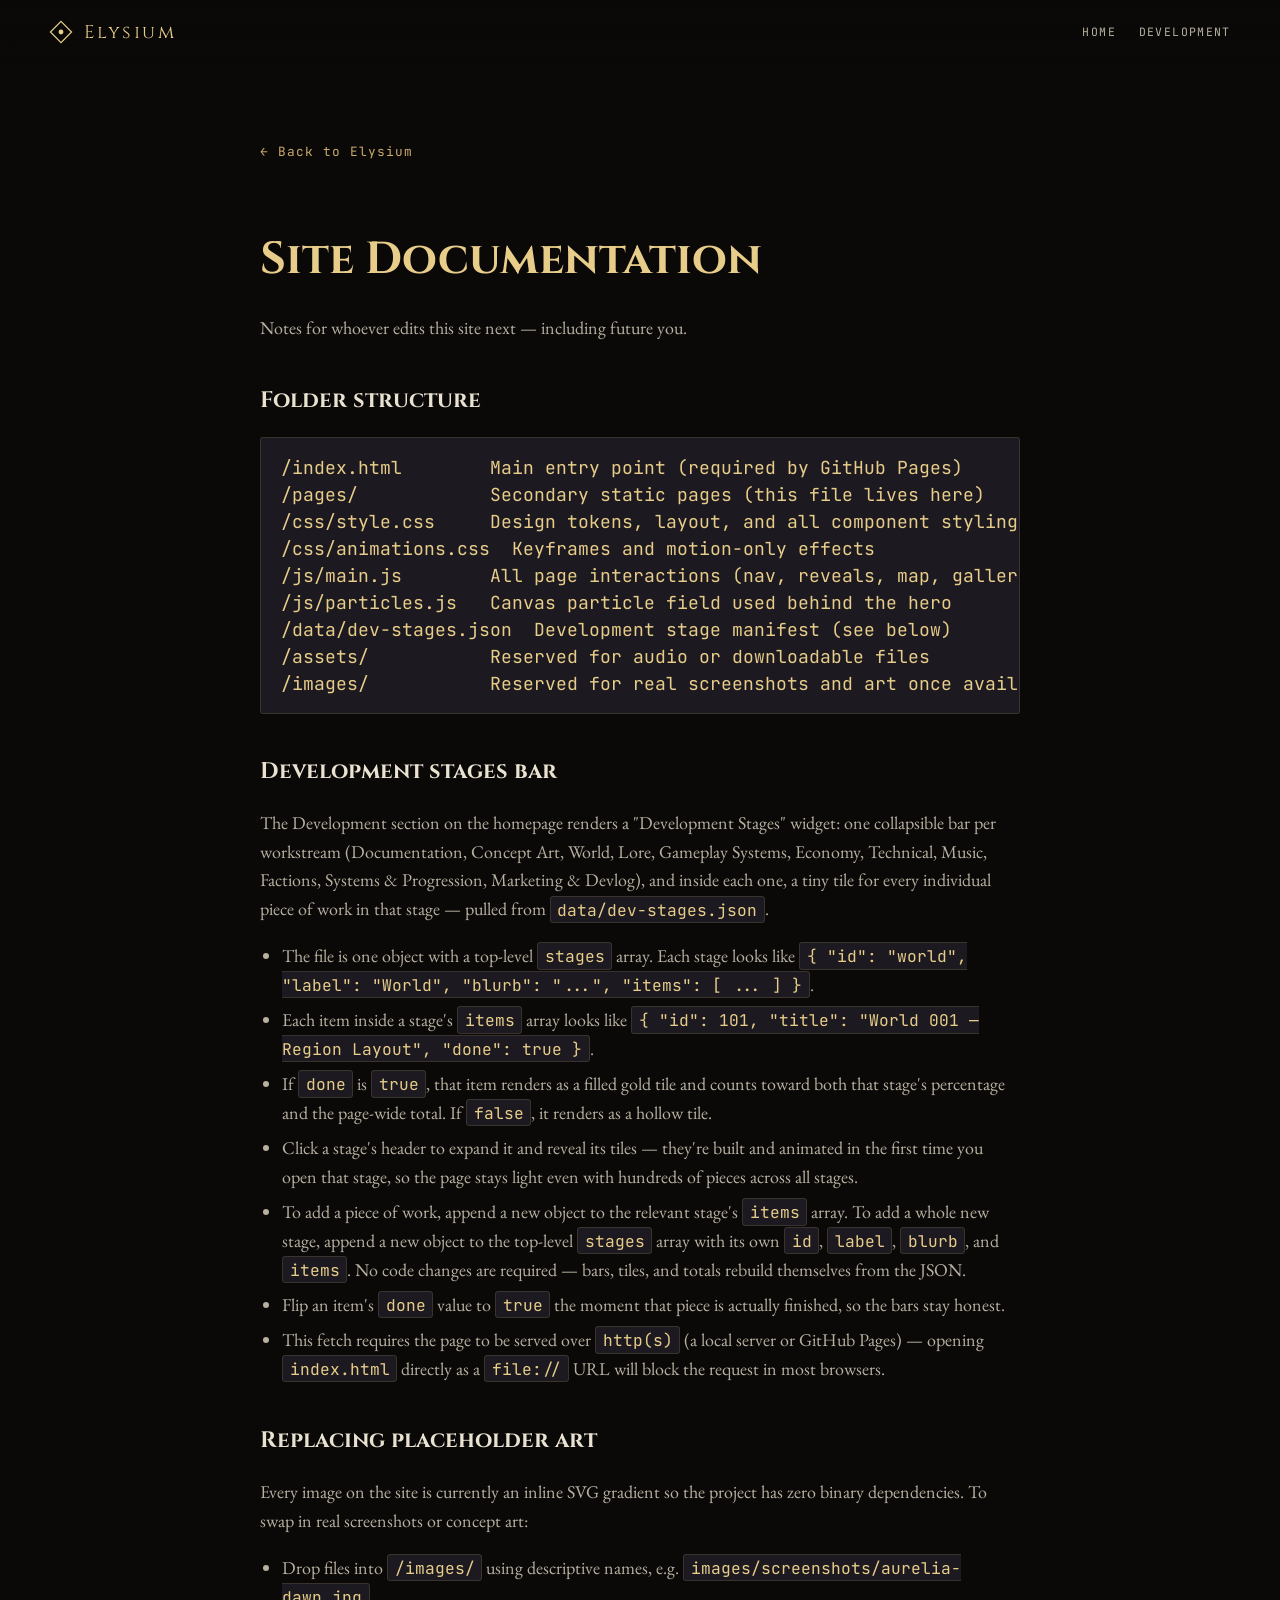
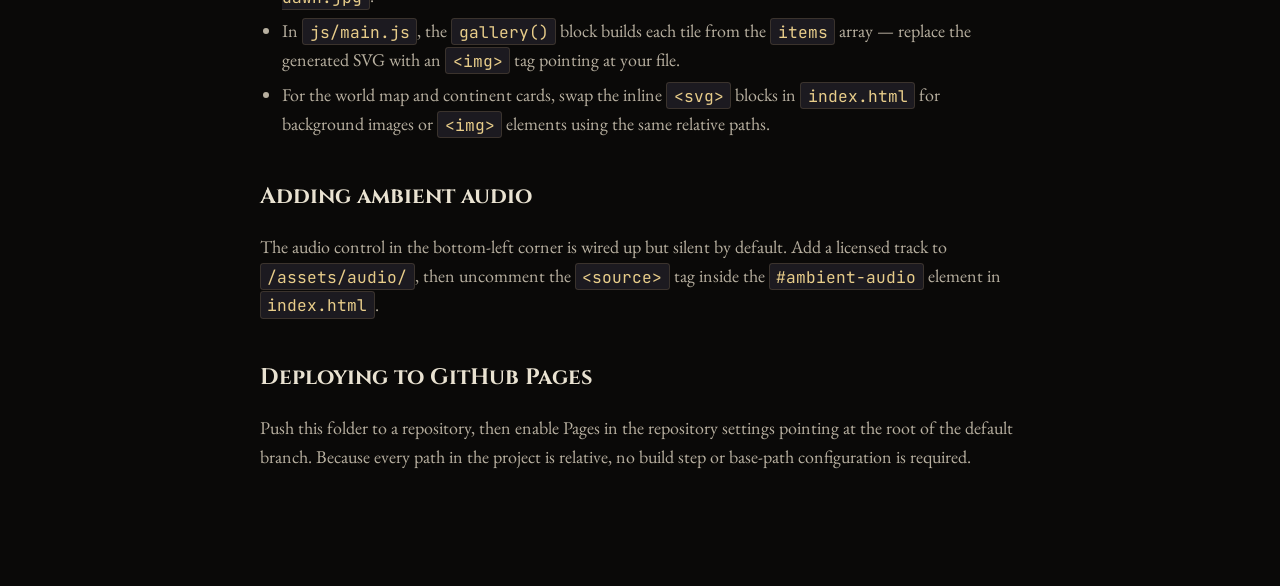
==== commit 09fe0dde: "Update" ====
--- a/pages/documentation.html
+++ b/pages/documentation.html
@@ -57,8 +57,21 @@
 /css/animations.css  Keyframes and motion-only effects
 /js/main.js        All page interactions (nav, reveals, map, gallery, easter eggs)
 /js/particles.js   Canvas particle field used behind the hero
+/data/dev-stages.json  Development stage manifest (see below)
 /assets/           Reserved for audio or downloadable files
 /images/           Reserved for real screenshots and art once available</pre>
+
+  <h2>Development stages bar</h2>
+  <p>The Development section on the homepage renders a "Development Stages" widget: one collapsible bar per workstream (Documentation, Concept Art, World, Lore, Gameplay Systems, Economy, Technical, Music, Factions, Systems & Progression, Marketing & Devlog), and inside each one, a tiny tile for every individual piece of work in that stage — pulled from <code>data/dev-stages.json</code>.</p>
+  <ul>
+    <li>The file is one object with a top-level <code>stages</code> array. Each stage looks like <code>{ "id": "world", "label": "World", "blurb": "...", "items": [ ... ] }</code>.</li>
+    <li>Each item inside a stage's <code>items</code> array looks like <code>{ "id": 101, "title": "World 001 — Region Layout", "done": true }</code>.</li>
+    <li>If <code>done</code> is <code>true</code>, that item renders as a filled gold tile and counts toward both that stage's percentage and the page-wide total. If <code>false</code>, it renders as a hollow tile.</li>
+    <li>Click a stage's header to expand it and reveal its tiles — they're built and animated in the first time you open that stage, so the page stays light even with hundreds of pieces across all stages.</li>
+    <li>To add a piece of work, append a new object to the relevant stage's <code>items</code> array. To add a whole new stage, append a new object to the top-level <code>stages</code> array with its own <code>id</code>, <code>label</code>, <code>blurb</code>, and <code>items</code>. No code changes are required — bars, tiles, and totals rebuild themselves from the JSON.</li>
+    <li>Flip an item's <code>done</code> value to <code>true</code> the moment that piece is actually finished, so the bars stay honest.</li>
+    <li>This fetch requires the page to be served over <code>http(s)</code> (a local server or GitHub Pages) — opening <code>index.html</code> directly as a <code>file://</code> URL will block the request in most browsers.</li>
+  </ul>
 
   <h2>Replacing placeholder art</h2>
   <p>Every image on the site is currently an inline SVG gradient so the project has zero binary dependencies. To swap in real screenshots or concept art:</p>
--- a/css/style.css
+++ b/css/style.css
@@ -825,6 +825,7 @@
   display: block;
 }
 .class-card p.desc { color: var(--bone-dim); margin: 0 0 1.25rem; }
+.class-card .sub { color: var(--gold); font-size: 0.78rem; font-family: var(--font-mono); letter-spacing: 0.05em; margin: -0.4rem 0 0.9rem; display: block; }
 
 .stat-row {
   display: grid;
@@ -857,6 +858,18 @@
    13. Factions
    ------------------------------------------------------------------------ */
 .faction-card { border-left: 2px solid var(--gold-dim); }
+.faction-subhead {
+  font-family: var(--font-mono);
+  font-size: 0.72rem;
+  letter-spacing: 0.14em;
+  text-transform: uppercase;
+  color: var(--gold-dim);
+  margin: 2.25rem 0 1rem;
+}
+.faction-subhead:first-of-type { margin-top: 0; }
+.faction-card--compact { padding: 1.35rem; }
+.faction-card--compact h3 { font-size: 1.1rem; }
+.faction-card--compact p { font-size: 0.85rem; }
 .faction-card h3 {
   font-family: var(--font-heading);
   font-size: 1.4rem;
@@ -1046,6 +1059,194 @@
   border-radius: 5px;
   transition: width 1.4s var(--ease-fantasy);
 }
+
+/* Development stages — one collapsible bar per workstream, each broken into many tiny pieces */
+.dev-stages {
+  margin-top: 3.5rem;
+  padding: 1.75rem 1.75rem 1.5rem;
+  background: rgba(255,255,255,0.02);
+  border: 1px solid var(--line);
+  border-radius: var(--radius);
+}
+.dev-stages-head {
+  display: flex;
+  flex-wrap: wrap;
+  justify-content: space-between;
+  align-items: flex-end;
+  gap: 1rem;
+  margin-bottom: 1.5rem;
+  padding-bottom: 1.25rem;
+  border-bottom: 1px solid var(--line);
+}
+.dev-stages-sub {
+  max-width: 54ch;
+  font-size: 0.85rem;
+  color: var(--muted);
+}
+.dev-stages-sub code {
+  font-family: var(--font-mono);
+  font-size: 0.78em;
+  background: var(--stone);
+  border: 1px solid var(--line);
+  border-radius: var(--radius);
+  padding: 0.1em 0.4em;
+  color: var(--gold-bright);
+}
+.dev-stages-stat { text-align: right; flex-shrink: 0; }
+.dev-stages-pct {
+  display: block;
+  font-family: var(--font-heading);
+  font-size: 2.1rem;
+  line-height: 1;
+  color: var(--gold-bright);
+}
+.dev-stages-count {
+  display: block;
+  font-family: var(--font-mono);
+  font-size: 0.72rem;
+  letter-spacing: 0.06em;
+  color: var(--bone-dim);
+  margin-top: 0.3rem;
+}
+
+.stage-list { display: flex; flex-direction: column; gap: 0.6rem; }
+
+.stage-card {
+  border: 1px solid var(--line);
+  border-radius: var(--radius);
+  background: rgba(255,255,255,0.015);
+  overflow: hidden;
+}
+.stage-card-header {
+  display: flex;
+  align-items: center;
+  gap: 1rem;
+  width: 100%;
+  padding: 0.85rem 1rem;
+  background: transparent;
+  border: none;
+  cursor: pointer;
+  text-align: left;
+  color: inherit;
+  font-family: inherit;
+}
+.stage-card-header:hover { background: rgba(255,255,255,0.03); }
+.stage-index {
+  font-family: var(--font-mono);
+  font-size: 0.7rem;
+  color: var(--gold-dim);
+  width: 1.6em;
+  flex-shrink: 0;
+}
+.stage-title-wrap { flex: 1 1 auto; min-width: 0; }
+.stage-title {
+  font-family: var(--font-heading);
+  font-size: 0.98rem;
+  color: var(--bone);
+  letter-spacing: 0.01em;
+}
+.stage-blurb {
+  font-size: 0.72rem;
+  color: var(--muted);
+  margin-top: 0.15rem;
+  max-width: 56ch;
+}
+.stage-meter {
+  display: flex;
+  align-items: center;
+  gap: 0.6rem;
+  flex-shrink: 0;
+}
+.stage-track {
+  width: 110px;
+  height: 6px;
+  border-radius: 4px;
+  background: var(--stone);
+  border: 1px solid var(--line);
+  overflow: hidden;
+}
+.stage-fill {
+  height: 100%;
+  width: 0%;
+  background: linear-gradient(90deg, var(--gold-dim), var(--gold-bright));
+  transition: width 1s var(--ease-fantasy);
+}
+.stage-pct {
+  font-family: var(--font-mono);
+  font-size: 0.72rem;
+  color: var(--gold-bright);
+  width: 2.6em;
+  text-align: right;
+}
+.stage-count {
+  font-family: var(--font-mono);
+  font-size: 0.65rem;
+  color: var(--bone-dim);
+  width: 4.6em;
+  text-align: right;
+  flex-shrink: 0;
+}
+.stage-caret {
+  width: 18px; height: 18px;
+  flex-shrink: 0;
+  color: var(--gold);
+  transition: transform 0.3s var(--ease-fantasy);
+}
+.stage-card.is-open .stage-caret { transform: rotate(90deg); }
+
+.stage-body {
+  max-height: 0;
+  overflow: hidden;
+  transition: max-height 0.45s var(--ease-fantasy);
+  border-top: 1px solid transparent;
+}
+.stage-card.is-open .stage-body { border-top-color: var(--line); }
+
+.stage-segments {
+  display: flex;
+  flex-wrap: wrap;
+  gap: 3px;
+  padding: 1rem;
+}
+.doc-segment {
+  width: 11px;
+  height: 11px;
+  border-radius: 2.5px;
+  border: 1px solid var(--line);
+  background: transparent;
+  cursor: pointer;
+  opacity: 0;
+  transform: scale(0.4);
+  transition: background 0.25s, border-color 0.25s, opacity 0.2s, transform 0.2s var(--ease-fantasy), filter 0.2s;
+}
+.doc-segment.is-visible { opacity: 1; transform: scale(1); }
+.doc-segment.is-filled {
+  background: linear-gradient(135deg, var(--gold-dim), var(--gold-bright));
+  border-color: var(--gold-bright);
+}
+.doc-segment:hover { filter: brightness(1.4); transform: scale(1.3); z-index: 2; }
+
+.docs-tooltip {
+  position: fixed;
+  z-index: var(--z-modal);
+  pointer-events: none;
+  background: var(--void);
+  border: 1px solid var(--gold-dim);
+  border-radius: var(--radius);
+  padding: 0.5em 0.75em;
+  font-family: var(--font-mono);
+  font-size: 0.7rem;
+  color: var(--bone);
+  max-width: 220px;
+  opacity: 0;
+  transform: translateY(4px);
+  transition: opacity 0.15s, transform 0.15s;
+}
+.docs-tooltip.is-visible { opacity: 1; transform: translateY(0); }
+.docs-tooltip .t-cat { color: var(--gold); display: block; font-size: 0.62rem; letter-spacing: 0.08em; text-transform: uppercase; margin-bottom: 0.15em; }
+.docs-tooltip .t-status { display: block; margin-top: 0.25em; }
+.docs-tooltip .t-status.is-done { color: var(--gold-bright); }
+.docs-tooltip .t-status.is-pending { color: var(--muted); }
 
 .roadmap {
   position: relative;
@@ -1399,4 +1600,11 @@
   .cursor-glow, .cursor-dot { display: none; }
   #audio-control { left: 1rem; bottom: 1rem; }
   #back-to-top { right: 1rem; bottom: 1rem; }
-}
+  .dev-stages-head { align-items: flex-start; }
+  .dev-stages-stat { text-align: left; }
+  .stage-card-header { flex-wrap: wrap; }
+  .stage-meter { width: 100%; order: 3; }
+  .stage-track { flex: 1 1 auto; }
+  .doc-segment { width: 10px; height: 10px; }
+  .docs-tooltip { display: none; }
+}
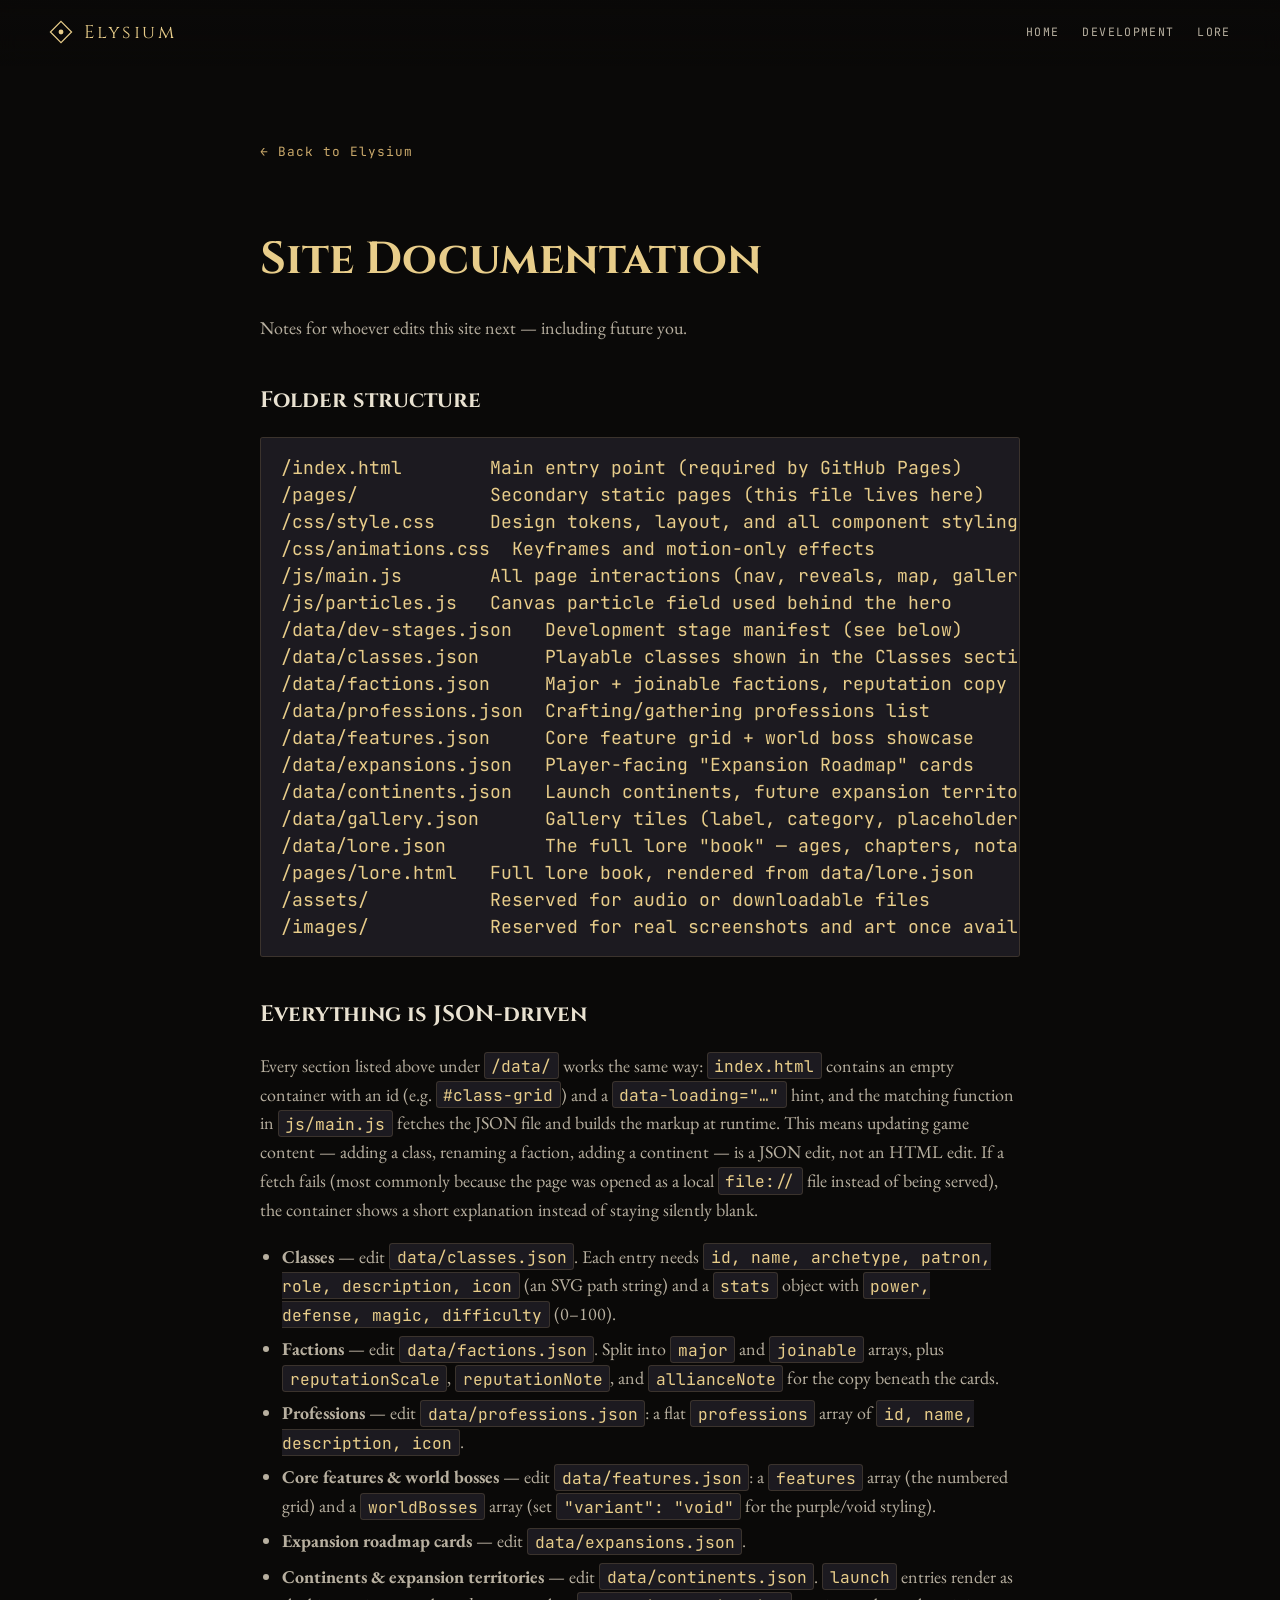
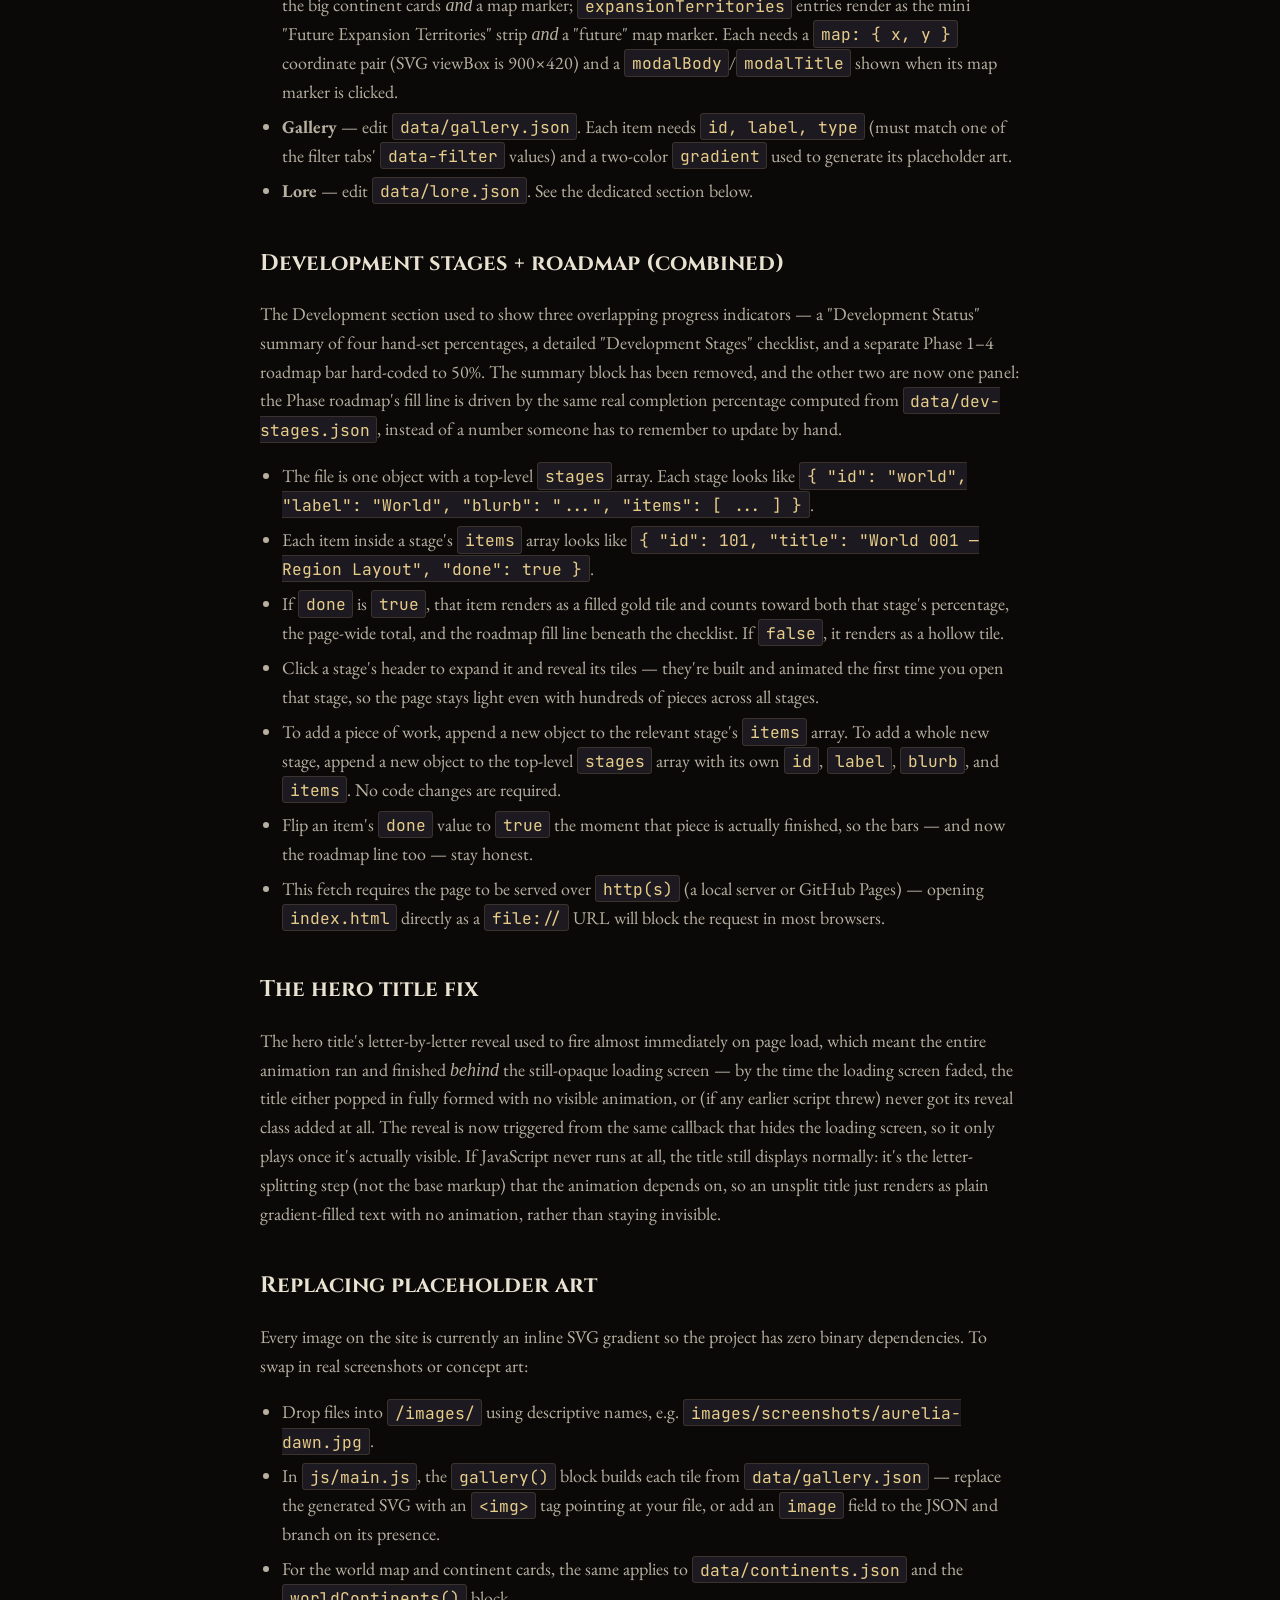
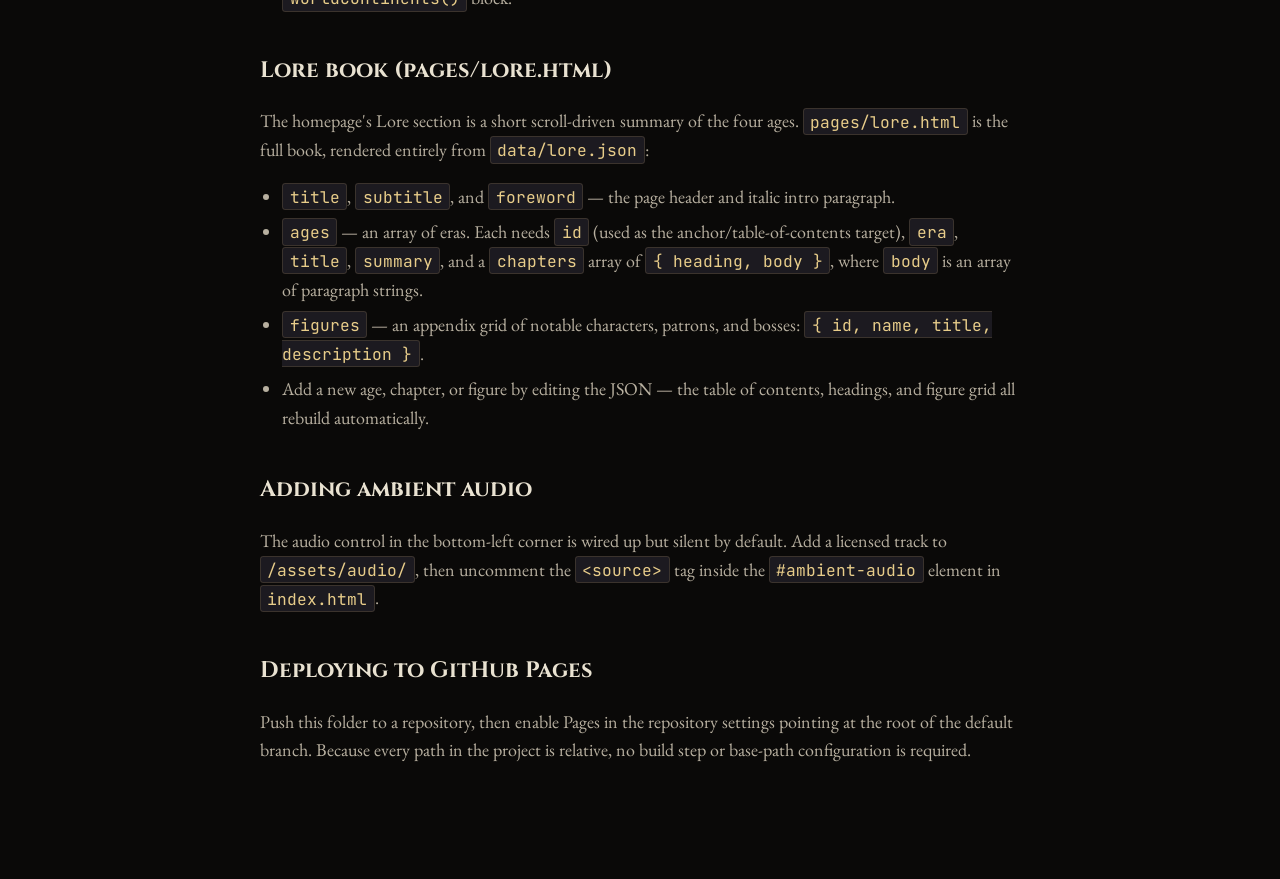
==== commit 58b7848d: "Update the Main" ====
--- a/pages/documentation.html
+++ b/pages/documentation.html
@@ -42,6 +42,7 @@
   <nav class="nav-links">
     <a href="../index.html">Home</a>
     <a href="../index.html#development">Development</a>
+    <a href="lore.html">Lore</a>
   </nav>
 </header>
 
@@ -57,28 +58,62 @@
 /css/animations.css  Keyframes and motion-only effects
 /js/main.js        All page interactions (nav, reveals, map, gallery, easter eggs)
 /js/particles.js   Canvas particle field used behind the hero
-/data/dev-stages.json  Development stage manifest (see below)
+/data/dev-stages.json   Development stage manifest (see below)
+/data/classes.json      Playable classes shown in the Classes section
+/data/factions.json     Major + joinable factions, reputation copy
+/data/professions.json  Crafting/gathering professions list
+/data/features.json     Core feature grid + world boss showcase
+/data/expansions.json   Player-facing "Expansion Roadmap" cards
+/data/continents.json   Launch continents, future expansion territories, and world-map marker coordinates — one file, since the World section, the mini expansion strip, and the interactive map all describe the same regions
+/data/gallery.json      Gallery tiles (label, category, placeholder gradient)
+/data/lore.json         The full lore "book" — ages, chapters, notable figures. Powers both the homepage timeline summary and pages/lore.html
+/pages/lore.html   Full lore book, rendered from data/lore.json
 /assets/           Reserved for audio or downloadable files
 /images/           Reserved for real screenshots and art once available</pre>
 
-  <h2>Development stages bar</h2>
-  <p>The Development section on the homepage renders a "Development Stages" widget: one collapsible bar per workstream (Documentation, Concept Art, World, Lore, Gameplay Systems, Economy, Technical, Music, Factions, Systems & Progression, Marketing & Devlog), and inside each one, a tiny tile for every individual piece of work in that stage — pulled from <code>data/dev-stages.json</code>.</p>
+  <h2>Everything is JSON-driven</h2>
+  <p>Every section listed above under <code>/data/</code> works the same way: <code>index.html</code> contains an empty container with an id (e.g. <code>#class-grid</code>) and a <code>data-loading="…"</code> hint, and the matching function in <code>js/main.js</code> fetches the JSON file and builds the markup at runtime. This means updating game content — adding a class, renaming a faction, adding a continent — is a JSON edit, not an HTML edit. If a fetch fails (most commonly because the page was opened as a local <code>file://</code> file instead of being served), the container shows a short explanation instead of staying silently blank.</p>
+  <ul>
+    <li><strong>Classes</strong> — edit <code>data/classes.json</code>. Each entry needs <code>id, name, archetype, patron, role, description, icon</code> (an SVG path string) and a <code>stats</code> object with <code>power, defense, magic, difficulty</code> (0–100).</li>
+    <li><strong>Factions</strong> — edit <code>data/factions.json</code>. Split into <code>major</code> and <code>joinable</code> arrays, plus <code>reputationScale</code>, <code>reputationNote</code>, and <code>allianceNote</code> for the copy beneath the cards.</li>
+    <li><strong>Professions</strong> — edit <code>data/professions.json</code>: a flat <code>professions</code> array of <code>id, name, description, icon</code>.</li>
+    <li><strong>Core features &amp; world bosses</strong> — edit <code>data/features.json</code>: a <code>features</code> array (the numbered grid) and a <code>worldBosses</code> array (set <code>"variant": "void"</code> for the purple/void styling).</li>
+    <li><strong>Expansion roadmap cards</strong> — edit <code>data/expansions.json</code>.</li>
+    <li><strong>Continents &amp; expansion territories</strong> — edit <code>data/continents.json</code>. <code>launch</code> entries render as the big continent cards <em>and</em> a map marker; <code>expansionTerritories</code> entries render as the mini "Future Expansion Territories" strip <em>and</em> a "future" map marker. Each needs a <code>map: { x, y }</code> coordinate pair (SVG viewBox is 900×420) and a <code>modalBody</code>/<code>modalTitle</code> shown when its map marker is clicked.</li>
+    <li><strong>Gallery</strong> — edit <code>data/gallery.json</code>. Each item needs <code>id, label, type</code> (must match one of the filter tabs' <code>data-filter</code> values) and a two-color <code>gradient</code> used to generate its placeholder art.</li>
+    <li><strong>Lore</strong> — edit <code>data/lore.json</code>. See the dedicated section below.</li>
+  </ul>
+
+  <h2>Development stages + roadmap (combined)</h2>
+  <p>The Development section used to show three overlapping progress indicators — a "Development Status" summary of four hand-set percentages, a detailed "Development Stages" checklist, and a separate Phase 1–4 roadmap bar hard-coded to 50%. The summary block has been removed, and the other two are now one panel: the Phase roadmap's fill line is driven by the same real completion percentage computed from <code>data/dev-stages.json</code>, instead of a number someone has to remember to update by hand.</p>
   <ul>
     <li>The file is one object with a top-level <code>stages</code> array. Each stage looks like <code>{ "id": "world", "label": "World", "blurb": "...", "items": [ ... ] }</code>.</li>
     <li>Each item inside a stage's <code>items</code> array looks like <code>{ "id": 101, "title": "World 001 — Region Layout", "done": true }</code>.</li>
-    <li>If <code>done</code> is <code>true</code>, that item renders as a filled gold tile and counts toward both that stage's percentage and the page-wide total. If <code>false</code>, it renders as a hollow tile.</li>
-    <li>Click a stage's header to expand it and reveal its tiles — they're built and animated in the first time you open that stage, so the page stays light even with hundreds of pieces across all stages.</li>
-    <li>To add a piece of work, append a new object to the relevant stage's <code>items</code> array. To add a whole new stage, append a new object to the top-level <code>stages</code> array with its own <code>id</code>, <code>label</code>, <code>blurb</code>, and <code>items</code>. No code changes are required — bars, tiles, and totals rebuild themselves from the JSON.</li>
-    <li>Flip an item's <code>done</code> value to <code>true</code> the moment that piece is actually finished, so the bars stay honest.</li>
+    <li>If <code>done</code> is <code>true</code>, that item renders as a filled gold tile and counts toward both that stage's percentage, the page-wide total, and the roadmap fill line beneath the checklist. If <code>false</code>, it renders as a hollow tile.</li>
+    <li>Click a stage's header to expand it and reveal its tiles — they're built and animated the first time you open that stage, so the page stays light even with hundreds of pieces across all stages.</li>
+    <li>To add a piece of work, append a new object to the relevant stage's <code>items</code> array. To add a whole new stage, append a new object to the top-level <code>stages</code> array with its own <code>id</code>, <code>label</code>, <code>blurb</code>, and <code>items</code>. No code changes are required.</li>
+    <li>Flip an item's <code>done</code> value to <code>true</code> the moment that piece is actually finished, so the bars — and now the roadmap line too — stay honest.</li>
     <li>This fetch requires the page to be served over <code>http(s)</code> (a local server or GitHub Pages) — opening <code>index.html</code> directly as a <code>file://</code> URL will block the request in most browsers.</li>
   </ul>
+
+  <h2>The hero title fix</h2>
+  <p>The hero title's letter-by-letter reveal used to fire almost immediately on page load, which meant the entire animation ran and finished <em>behind</em> the still-opaque loading screen — by the time the loading screen faded, the title either popped in fully formed with no visible animation, or (if any earlier script threw) never got its reveal class added at all. The reveal is now triggered from the same callback that hides the loading screen, so it only plays once it's actually visible. If JavaScript never runs at all, the title still displays normally: it's the letter-splitting step (not the base markup) that the animation depends on, so an unsplit title just renders as plain gradient-filled text with no animation, rather than staying invisible.</p>
 
   <h2>Replacing placeholder art</h2>
   <p>Every image on the site is currently an inline SVG gradient so the project has zero binary dependencies. To swap in real screenshots or concept art:</p>
   <ul>
     <li>Drop files into <code>/images/</code> using descriptive names, e.g. <code>images/screenshots/aurelia-dawn.jpg</code>.</li>
-    <li>In <code>js/main.js</code>, the <code>gallery()</code> block builds each tile from the <code>items</code> array — replace the generated SVG with an <code>&lt;img&gt;</code> tag pointing at your file.</li>
-    <li>For the world map and continent cards, swap the inline <code>&lt;svg&gt;</code> blocks in <code>index.html</code> for background images or <code>&lt;img&gt;</code> elements using the same relative paths.</li>
+    <li>In <code>js/main.js</code>, the <code>gallery()</code> block builds each tile from <code>data/gallery.json</code> — replace the generated SVG with an <code>&lt;img&gt;</code> tag pointing at your file, or add an <code>image</code> field to the JSON and branch on its presence.</li>
+    <li>For the world map and continent cards, the same applies to <code>data/continents.json</code> and the <code>worldContinents()</code> block.</li>
+  </ul>
+
+  <h2>Lore book (pages/lore.html)</h2>
+  <p>The homepage's Lore section is a short scroll-driven summary of the four ages. <code>pages/lore.html</code> is the full book, rendered entirely from <code>data/lore.json</code>:</p>
+  <ul>
+    <li><code>title</code>, <code>subtitle</code>, and <code>foreword</code> — the page header and italic intro paragraph.</li>
+    <li><code>ages</code> — an array of eras. Each needs <code>id</code> (used as the anchor/table-of-contents target), <code>era</code>, <code>title</code>, <code>summary</code>, and a <code>chapters</code> array of <code>{ heading, body }</code>, where <code>body</code> is an array of paragraph strings.</li>
+    <li><code>figures</code> — an appendix grid of notable characters, patrons, and bosses: <code>{ id, name, title, description }</code>.</li>
+    <li>Add a new age, chapter, or figure by editing the JSON — the table of contents, headings, and figure grid all rebuild automatically.</li>
   </ul>
 
   <h2>Adding ambient audio</h2>
--- a/css/style.css
+++ b/css/style.css
@@ -530,12 +530,20 @@
   font-family: var(--font-display);
   font-size: clamp(3rem, 10vw, 7rem);
   letter-spacing: 0.06em;
-  color: var(--bone);
   margin: 0;
-  background: linear-gradient(180deg, var(--gold-bright) 0%, var(--gold) 45%, var(--bone) 100%);
+
+  color: var(--gold-bright);
+  background: linear-gradient(
+    180deg,
+    var(--gold-bright) 0%,
+    var(--gold) 45%,
+    var(--bone) 100%
+  );
+
   -webkit-background-clip: text;
   background-clip: text;
-  color: transparent;
+  -webkit-text-fill-color: transparent;
+
   filter: drop-shadow(0 0 40px rgba(201,168,106,0.25));
 }
 
@@ -1035,31 +1043,6 @@
   margin-bottom: 3rem;
 }
 
-.progress-block { margin-bottom: 0.9rem; }
-.progress-label {
-  display: flex;
-  justify-content: space-between;
-  font-family: var(--font-mono);
-  font-size: 0.78rem;
-  letter-spacing: 0.05em;
-  color: var(--bone-dim);
-  margin-bottom: 0.4rem;
-}
-.progress-track {
-  height: 8px;
-  background: rgba(255,255,255,0.06);
-  border-radius: 5px;
-  overflow: hidden;
-  border: 1px solid var(--line);
-}
-.progress-fill {
-  height: 100%;
-  width: 0%;
-  background: linear-gradient(90deg, var(--deep-blue), var(--gold));
-  border-radius: 5px;
-  transition: width 1.4s var(--ease-fantasy);
-}
-
 /* Development stages — one collapsible bar per workstream, each broken into many tiny pieces */
 .dev-stages {
   margin-top: 3.5rem;
@@ -1093,6 +1076,32 @@
   color: var(--gold-bright);
 }
 .dev-stages-stat { text-align: right; flex-shrink: 0; }
+
+/* Lightweight loading hint: shows automatically for any empty container
+   carrying a data-loading attribute, and disappears the moment JS fills it
+   with real content (since :empty no longer matches). */
+[data-loading]:empty::before {
+  content: attr(data-loading);
+  display: block;
+  font-family: var(--font-mono);
+  font-size: 0.82rem;
+  letter-spacing: 0.04em;
+  color: var(--muted);
+  padding: 1.5rem 0.25rem;
+  opacity: 0.7;
+}
+
+/* Shared fallback shown inside any data-driven container whose JSON fetch fails
+   (e.g. the page was opened as a local file:// instead of served over http). */
+.data-error-note {
+  font-family: var(--font-mono);
+  font-size: 0.82rem;
+  color: var(--muted);
+  border: 1px dashed var(--line);
+  border-radius: var(--radius);
+  padding: 1rem 1.25rem;
+  line-height: 1.6;
+}
 .dev-stages-pct {
   display: block;
   font-family: var(--font-heading);
@@ -1289,6 +1298,14 @@
 .roadmap-step .phase { font-family: var(--font-mono); font-size: 0.68rem; letter-spacing: 0.14em; color: var(--gold); text-transform: uppercase; }
 .roadmap-step h4 { font-family: var(--font-heading); font-size: 1.1rem; color: var(--bone); margin: 0.4rem 0 0.5rem; }
 .roadmap-step p { color: var(--muted); font-size: 0.92rem; margin: 0; }
+
+/* Nested variant: roadmap sits inside the .dev-stages panel, combined with the
+   detailed stage checklist above it instead of standing as its own block. */
+.roadmap--nested {
+  margin-top: 2.5rem;
+  padding-top: 2rem;
+  border-top: 1px solid var(--line);
+}
 
 /* Boss showcase (within Development / Features narrative) */
 .boss-grid { margin-top: 4rem; display: grid; grid-template-columns: 1fr 1fr; gap: 1.75rem; }
@@ -1608,3 +1625,5 @@
   .doc-segment { width: 10px; height: 10px; }
   .docs-tooltip { display: none; }
 }
+
+
